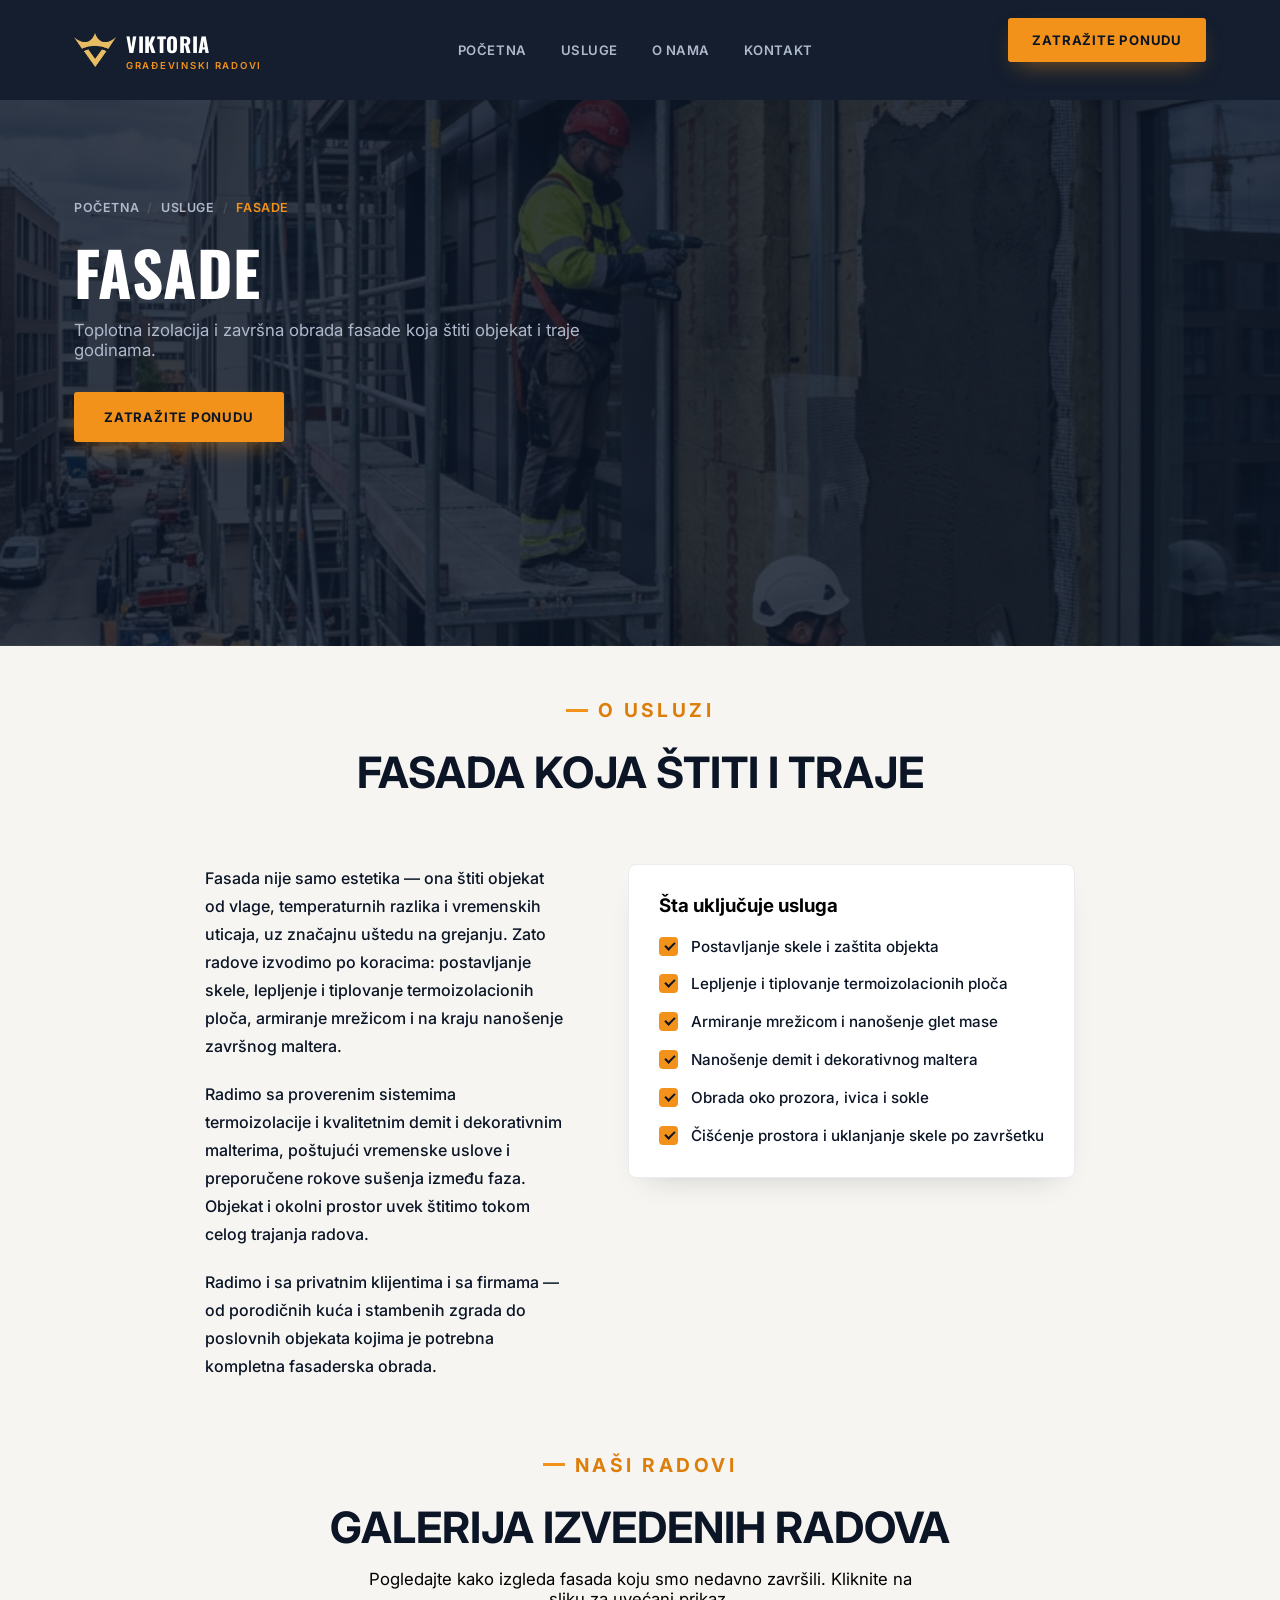
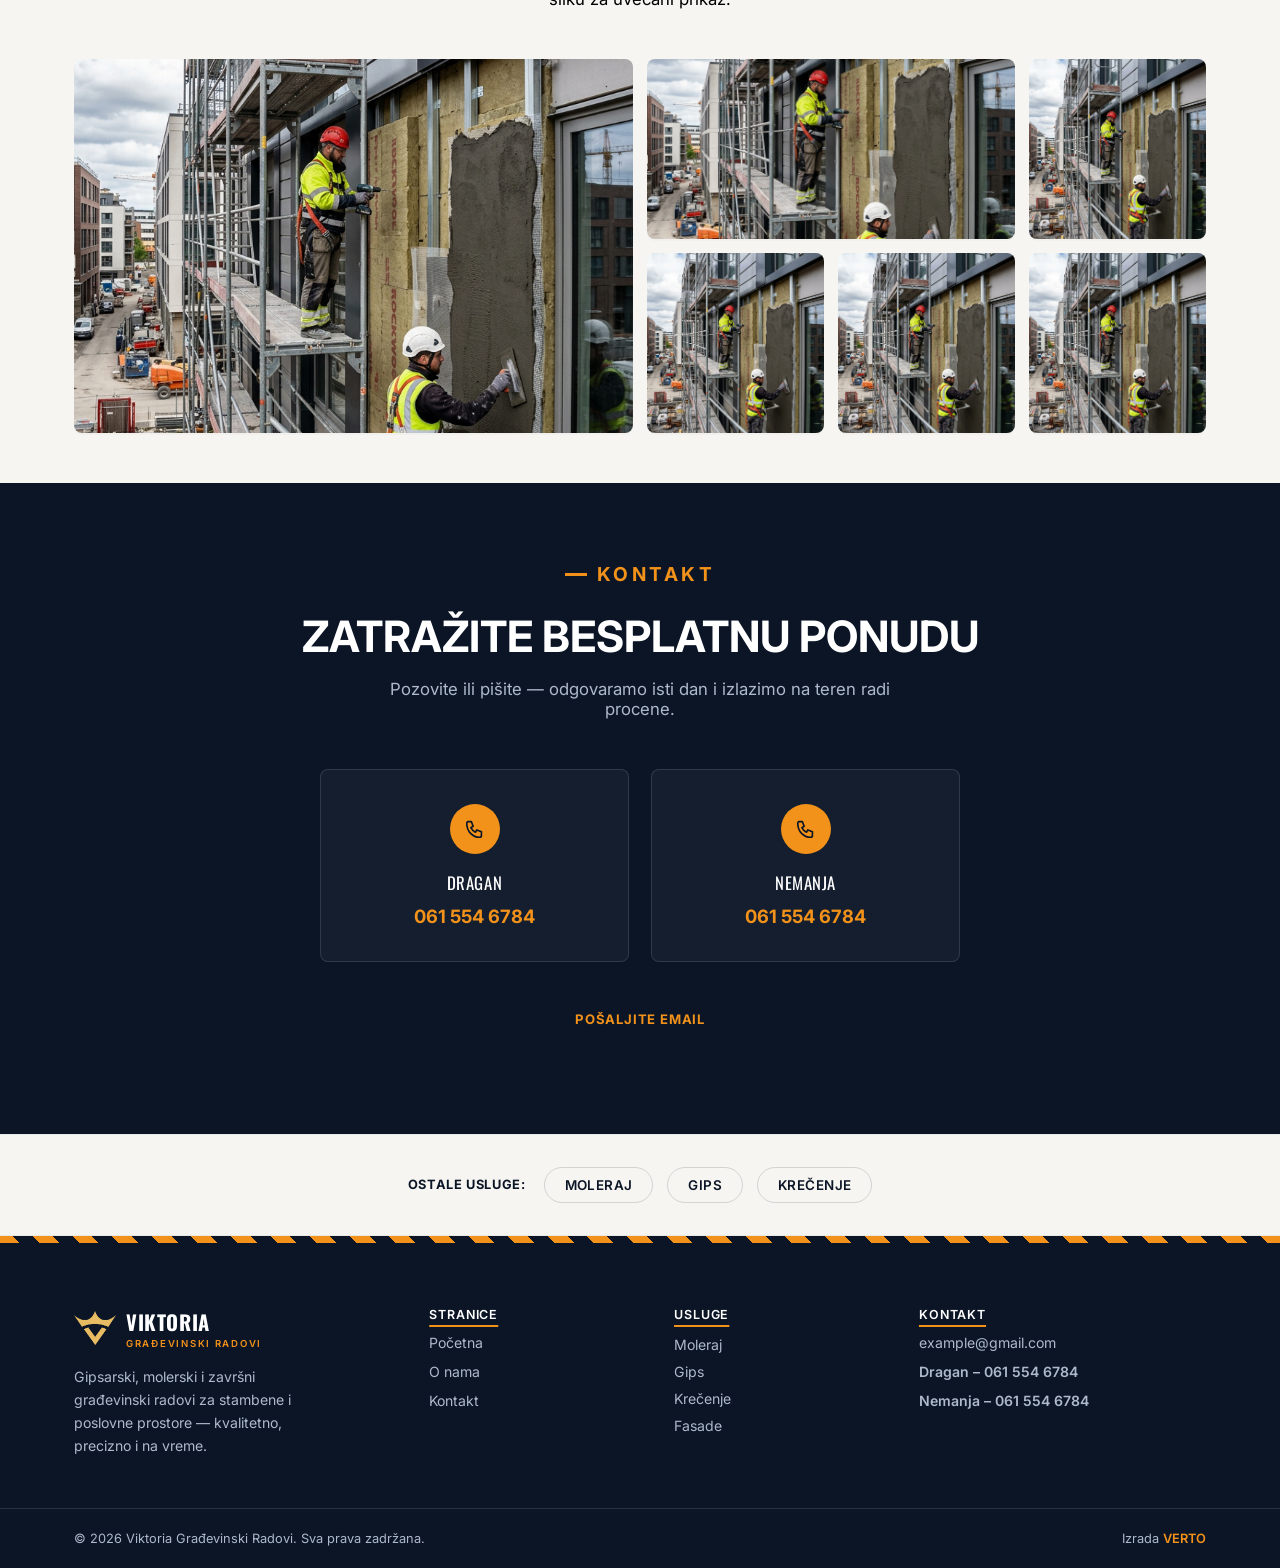
==== fasade/index.html @ b54d5346 "Add files via upload" ====
<!DOCTYPE html>
<html lang="sr">
<head>
<meta charset="UTF-8">
<meta name="viewport" content="width=device-width, initial-scale=1.0">
<title>Fasade | Viktoria Građevinski Radovi</title>
<meta name="description" content="Fasaderski radovi i termoizolacija — demit fasade, dekorativni malteri i kvalitetna zaštita objekta.">
<link href="https://fonts.googleapis.com/css2?family=Oswald:wght@500;600;700&family=Inter:wght@400;500;600;700&display=swap" rel="stylesheet">
<link rel="stylesheet" href="../style.css">
<link href="https://unpkg.com/aos@2.3.1/dist/aos.css" rel="stylesheet">
</head>
<body>

<header class="site-header" id="siteHeader">
  <div class="container header-inner">
      <a href="../index.html" class="logo">
        <img src="../images/logo.svg" alt="Viktoria logo" class="logo-icon">
        <span>VIKTORIA<small>GRAĐEVINSKI RADOVI</small></span>
      </a>

    <nav class="nav-links" aria-label="Primary">
      <a href="../index.html">POČETNA</a>
      <a href="../index.html#usluge">USLUGE</a>
      <a href="../index.html#o-nama">O NAMA</a>
      <a href="#kontakt">KONTAKT</a>
    </nav>

    <div class="header-cta">
      <a href="#kontakt" class="btn btn-primary">ZATRAŽITE PONUDU</a>
    </div>

    <button class="nav-toggle" id="navToggle" aria-label="Open menu" aria-expanded="false" aria-controls="mobilePanel">
      <span class="bar bar-top"></span>
      <span class="bar bar-mid"></span>
      <span class="bar bar-bottom"></span>
    </button>
  </div>
</header>

<div class="scrim" id="scrim"></div>
<div class="mobile-panel" id="mobilePanel">
  <button class="mobile-panel-close" id="mobilePanelClose" aria-label="Close menu"></button>
  <nav class="nav-mobile" aria-label="Mobile">
    <a href="../index.html">POČETNA</a>
    <a href="../index.html#usluge">USLUGE</a>
    <a href="../index.html#o-nama">O NAMA</a>
    <a href="#kontakt">KONTAKT</a>
  </nav>
  <a href="#kontakt" class="btn btn-primary btn-block mobile-panel-cta">ZATRAŽITE PONUDU</a>
</div>


<!-- ================= PAGE HERO ================= -->
<section class="page-hero" style="background-image:linear-gradient(rgba(11,21,38,.82),rgba(11,21,38,.82)), url(../images/fasade.jpg);">
  <div class="container">
    <nav class="breadcrumb" aria-label="Breadcrumb" data-aos="fade-up" data-aos-duration="1000">
      <a href="../index.html">Početna</a>
      <span class="breadcrumb-sep">/</span>
      <a href="../index.html#usluge">Usluge</a>
      <span class="breadcrumb-sep">/</span>
      <span aria-current="page">Fasade</span>
    </nav>
    <h1 data-aos="fade-up" data-aos-duration="1200" data-aos-delay="150">FASADE</h1>
    <p class="page-hero-tagline" data-aos="fade-up" data-aos-duration="1200" data-aos-delay="300">Toplotna izolacija i završna obrada fasade koja štiti objekat i traje godinama.</p>
    <a href="#kontakt" class="btn btn-primary" data-aos="fade-up" data-aos-duration="1200" data-aos-delay="450">Zatražite ponudu</a>
  </div>
</section>

<!-- ========================================== -->
<!-- ================= O USLUZI ================= -->
<!-- ========================================== -->
<section class="o-usluzi" id="o-usluzi">
  <div class="o-usluzi-div">
    <div class="workforce-head text-center">
      <p class="eyebrow center" data-aos="fade-down" data-aos-duration="1000">O usluzi</p>
      <h2 class="section-title" data-aos="fade-right" data-aos-duration="2000">FASADA KOJA ŠTITI I TRAJE</h2>
    </div>
    <div class="o-usluzi-div2">
      <div class="o-usluzi-tekst" data-aos="fade-right" data-aos-duration="2000" data-aos-delay="300">
        <p>Fasada nije samo estetika — ona štiti objekat od vlage, temperaturnih razlika i vremenskih uticaja, uz značajnu uštedu na grejanju. Zato radove izvodimo po koracima: postavljanje skele, lepljenje i tiplovanje termoizolacionih ploča, armiranje mrežicom i na kraju nanošenje završnog maltera.</p>
        <p>Radimo sa proverenim sistemima termoizolacije i kvalitetnim demit i dekorativnim malterima, poštujući vremenske uslove i preporučene rokove sušenja između faza. Objekat i okolni prostor uvek štitimo tokom celog trajanja radova.</p>
        <p>Radimo i sa privatnim klijentima i sa firmama — od porodičnih kuća i stambenih zgrada do poslovnih objekata kojima je potrebna kompletna fasaderska obrada.</p>
      </div>
      <div class="o-usluzi-desno" data-aos="fade-left" data-aos-duration="2000" data-aos-delay="300">
        <h3>Šta uključuje usluga</h3>
        <ul class="service-checklist">
          <li>Postavljanje skele i zaštita objekta</li>
          <li>Lepljenje i tiplovanje termoizolacionih ploča</li>
          <li>Armiranje mrežicom i nanošenje glet mase</li>
          <li>Nanošenje demit i dekorativnog maltera</li>
          <li>Obrada oko prozora, ivica i sokle</li>
          <li>Čišćenje prostora i uklanjanje skele po završetku</li>
        </ul>
      </div>
    </div>
  </div>
</section>


<!-- ========================================== -->
<!-- ================= GALERIJA ================= -->
<!-- ========================================== -->
<section class="gallery" id="galerija">
  <div class="container">
    <div class="workforce-head text-center">
      <p class="eyebrow center" data-aos="fade-down" data-aos-duration="1000">Naši radovi</p>
      <h2 class="section-title" data-aos="fade-right" data-aos-duration="2000">GALERIJA IZVEDENIH RADOVA</h2>
      <p class="section-sub text-center" data-aos="fade-right" data-aos-duration="2000">Pogledajte kako izgleda fasada koju smo nedavno završili. Kliknite na sliku za uvećani prikaz.</p>
    </div>

    <!-- PLACEHOLDER GALERIJA — zamenite src/alt na svakoj .gallery-item slici
         stvarnim fotografijama završenih poslova pre nego što sajt objavite. -->
    <div class="gallery-grid" data-aos="fade-up" data-aos-duration="1000">
      <div class="gallery-item">
        <img src="../images/fasade.jpg" alt="Fasada — izveden posao 1">
      </div>
      <div class="gallery-item">
        <img src="../images/fasade.jpg" alt="Fasada — izveden posao 2">
      </div>
      <div class="gallery-item">
        <img src="../images/fasade.jpg" alt="Fasada — izveden posao 3">
      </div>
      <div class="gallery-item">
        <img src="../images/fasade.jpg" alt="Fasada — izveden posao 4">
      </div>
      <div class="gallery-item">
        <img src="../images/fasade.jpg" alt="Fasada — izveden posao 5">
      </div>
      <div class="gallery-item">
        <img src="../images/fasade.jpg" alt="Fasada — izveden posao 6">
      </div>
    </div>
  </div>

  <!-- Lightbox (podaci se popunjavaju iz gallery.js) -->
  <div class="lightbox" id="lightbox">
    <button class="lightbox-close" id="lightboxClose" aria-label="Zatvori">✕</button>
    <button class="lightbox-nav lightbox-prev" id="lightboxPrev" aria-label="Prethodna slika">
      <svg viewBox="0 0 24 24" fill="none" xmlns="http://www.w3.org/2000/svg" aria-hidden="true">
        <path d="M15 6L9 12L15 18" stroke="currentColor" stroke-width="2" stroke-linecap="round" stroke-linejoin="round"/>
      </svg>
    </button>
    <img class="lightbox-img" id="lightboxImg" src="" alt="">
    <button class="lightbox-nav lightbox-next" id="lightboxNext" aria-label="Sledeća slika">
      <svg viewBox="0 0 24 24" fill="none" xmlns="http://www.w3.org/2000/svg" aria-hidden="true">
        <path d="M9 6L15 12L9 18" stroke="currentColor" stroke-width="2" stroke-linecap="round" stroke-linejoin="round"/>
      </svg>
    </button>
  </div>
</section>


<!-- ============================================= -->
<!-- =================== KONTAKT ================= -->
<!-- ============================================= -->
<section class="service-contact" id="kontakt">
  <div class="container">
    <div class="workforce-head text-center">
      <p class="eyebrow center" data-aos="fade-down" data-aos-duration="1000">Kontakt</p>
      <h2 class="section-title" data-aos="fade-right" data-aos-duration="2000">Zatražite besplatnu ponudu</h2>
      <p class="section-sub text-center" data-aos="fade-right" data-aos-duration="2000">Pozovite ili pišite — odgovaramo isti dan i izlazimo na teren radi procene.</p>
    </div>

    <div class="contact-grid">
      <div class="contact-card" data-aos="fade-up" data-aos-duration="1500" data-aos-delay="100">
        <div class="card-corner" aria-hidden="true"></div>
        <span class="contact-icon" aria-hidden="true">
          <svg width="22" height="22" viewBox="0 0 24 24" fill="none" xmlns="http://www.w3.org/2000/svg">
            <path d="M4 4h4l2 5-2.5 1.5a11 11 0 0 0 5 5L14 13l5 2v4a2 2 0 0 1-2 2C9.4 21 3 14.6 3 6a2 2 0 0 1 1-2Z" stroke="currentColor" stroke-width="1.8" stroke-linecap="round" stroke-linejoin="round"/>
          </svg>
        </span>
        <span class="contact-name">Dragan</span>
        <a href="tel:+381615546784" class="contact-phone">061 554 6784</a>
      </div>

      <div class="contact-card" data-aos="fade-up" data-aos-duration="1500" data-aos-delay="250">
        <div class="card-corner" aria-hidden="true"></div>
        <span class="contact-icon" aria-hidden="true">
          <svg width="22" height="22" viewBox="0 0 24 24" fill="none" xmlns="http://www.w3.org/2000/svg">
            <path d="M4 4h4l2 5-2.5 1.5a11 11 0 0 0 5 5L14 13l5 2v4a2 2 0 0 1-2 2C9.4 21 3 14.6 3 6a2 2 0 0 1 1-2Z" stroke="currentColor" stroke-width="1.8" stroke-linecap="round" stroke-linejoin="round"/>
          </svg>
        </span>
        <span class="contact-name">Nemanja</span>
        <a href="tel:+381615546784" class="contact-phone">061 554 6784</a>
      </div>
    </div>

    <div class="contact-email-row" data-aos="fade-up" data-aos-duration="1500" data-aos-delay="400">
      <a href="mailto:example@gmail.com" class="btn btn-dark">Pošaljite email</a>
    </div>
  </div>
</section>



<!-- ================================================= -->
<!-- ================= OSTALE USLUGE ================= -->
 <!-- ================================================ -->
<section class="related-services">
  <div class="container related-services-inner">
    <span class="related-label">Ostale usluge:</span>
    <a href="../moleraj/index.html">Moleraj</a>
    <a href="../gips/index.html">Gips</a>
    <a href="../krecenje/index.html">Krečenje</a>
  </div>
</section>




<!-- ========================================== -->
<!-- ================= FOOTER ================= -->
<!-- ========================================== -->

<div class="hazard-strip" aria-hidden="true"></div>
<footer class="footer">
  <div class="footer-div">
    <div class="footer-brand">
      <a href="../index.html" class="logo">
        <img src="../images/logo.svg" alt="Viktoria logo" class="logo-icon">
        <span>VIKTORIA<small>GRAĐEVINSKI RADOVI</small></span>
      </a>
      <p class="footer-tagline">Gipsarski, molerski i završni građevinski radovi za stambene i poslovne prostore — kvalitetno, precizno i na vreme.</p>
    </div>

    <div class="footer-usluge">
      <span class="footer-naslovi">Stranice</span>
      <a href="../index.html">Početna</a>
      <a href="../index.html#o-nama">O nama</a>
      <a href="#kontakt">Kontakt</a>
    </div>

    <div class="footer-usluge-a">
      <a href="../index.html#usluge" class="footer-naslovi">Usluge</a>
      <div class="footer-a">
        <a href="../moleraj/index.html">Moleraj</a>
        <a href="../gips/index.html">Gips</a>
        <a href="../krecenje/index.html">Krečenje</a>
        <a href="../fasade/index.html">Fasade</a>
      </div>
    </div>

    <div class="footer-kontakt">
      <span class="footer-naslovi span-kontakt">Kontakt</span>
      <a href="mailto:example@gmail.com" class="footer-email">example@gmail.com</a>
      <a href="tel:+381615546784" class="footer-brojevi">Dragan – 061 554 6784</a>
      <a href="tel:+381615546784" class="footer-brojevi">Nemanja – 061 554 6784</a>
    </div>

  </div>

  <div class="footer-bottom">
    <div class="footer-bottom-inner">
      <p class="footer-copyright">© <span id="footerYear">2026</span> Viktoria Građevinski Radovi. Sva prava zadržana.</p>
      <p class="footer-credit">Izrada <a href="https://instagram.com/username_ovde" target="_blank" rel="noopener noreferrer">VERTO</a></p>
    </div>
  </div>
</footer>

<script src="https://unpkg.com/aos@2.3.1/dist/aos.js"></script>

<script>
    AOS.init({
        duration: 800,
        offset: window.innerWidth <= 768 ? -50 : 50,
        once: true

    });
</script>
<script src="../dropdown.js"></script>
<script src="../gallery.js"></script>

</body>
</html>
---- style.css ----
:root{
    --navy-950:#0B1526;
    --navy-700:#28406A;
    --orange-500:#F2921A;
    --orange-600:#DD7E0A;
    --steel-300:#AEB9CC;
    --line-dark:rgba(255,255,255,.12);
    --ff-display:'Oswald', sans-serif;
    --ff-body:'Inter', sans-serif;
    --ease:cubic-bezier(.4,0,.2,1);
  }
  *{box-sizing:border-box;}
  body{
    margin:0;
    font-family:var(--ff-body);
    background:#F6F5F1;
  }
  a{color:inherit;text-decoration:none;}

  .container{width:100%;max-width:1180px;margin:0 auto;padding:0 24px;}

  :focus-visible{outline:3px solid var(--orange-500);outline-offset:2px;}

  .btn{
    display:inline-flex;align-items:center;justify-content:center;gap:8px;
    font-weight:700;font-size:.82rem;letter-spacing:.06em;text-transform:uppercase;
    padding:15px 28px;border-radius:3px;border:2px solid transparent;cursor:pointer;
    transition:transform .18s var(--ease), background-color .18s var(--ease), color .18s var(--ease);
  }
  .btn:hover{transform:translateY(-2px);}
  .btn-primary{background:var(--orange-500);color:var(--navy-950);}
  .btn-primary:hover{background:var(--orange-600);}
  .btn-block{width:100%;}

  /* ---------- Header ---------- */
  .site-header{
    position:sticky;top:0;z-index:100;
    background:rgba(11,21,38,.96);   /* static navy blue, no longer transparent */
    transition:box-shadow .25s var(--ease), padding .25s var(--ease);
    padding:18px 0;
  }
  .site-header.is-scrolled{
    backdrop-filter:blur(6px);
    box-shadow:0 6px 24px -10px rgba(0,0,0,.4);
    padding:12px 0;
  }
  .header-inner{display:flex;align-items:center;justify-content:space-between;gap:20px;}
  .logo{display:flex;align-items:center;gap:10px;font-family:var(--ff-display);font-size:1.28rem;font-weight:700;color:var(--white,#fff);letter-spacing:.03em;}
  .logo small{display:block;font-family:var(--ff-body);font-size:.6rem;font-weight:600;letter-spacing:.18em;color:var(--orange-500);margin-top:1px;}

  .nav-links{display:flex;align-items:center;gap:34px;}
  .nav-links a{
    font-size:.82rem;font-weight:600;letter-spacing:.04em;text-transform:uppercase;
    color:var(--steel-300);transition:color .18s var(--ease);position:relative;padding:4px 0;
  }
  .nav-links a:hover{color:#fff;}
  .nav-links a::after{
    content:"";position:absolute;left:0;bottom:-4px;width:0;height:2px;background:var(--orange-500);
    transition:width .2s var(--ease);
  }
  .nav-links a:hover::after{width:100%;}

  .header-cta{display:flex;align-items:center;gap:18px;}
  .header-cta .btn{padding:12px 22px;}

  .nav-toggle{
    display:none;width:42px;height:42px;background:transparent;
    border:2px solid var(--line-dark);border-radius:3px;cursor:pointer;
    position:relative;flex:none;padding:0;
    flex-direction:column;align-items:center;justify-content:center;gap:7px;
  }
  .nav-toggle .bar{
    width:22px;height:2px;background:#fff;
    transition:transform .2s var(--ease), opacity .2s var(--ease);
  }
  .nav-toggle[aria-expanded="true"] .bar-mid{opacity:0;}
  .nav-toggle[aria-expanded="true"] .bar-top{transform:translateY(9px) rotate(45deg);}
  .nav-toggle[aria-expanded="true"] .bar-bottom{transform:translateY(-9px) rotate(-45deg);}

  /* ---------- Mobile drawer ---------- */
  @media (max-width: 1020px){
    .nav-links, .header-cta{display:none;}
    .nav-toggle{display:flex;}
    .site-header{background:rgba(11,21,38,.97);padding:14px 0;}
  }
  .mobile-panel{
    position: fixed;
    top: 0;
    right: 0;
    width: min(320px, 84vw);
    height: 100vh;
    background: var(--navy-950);
    box-shadow: none;
    transform: translateX(100%);
    transition: transform .3s var(--ease), box-shadow .3s var(--ease);
    z-index: 200;
    padding: 26px 26px 40px;
    overflow-y: auto;
    display: flex;
    flex-direction: column;
  }
  .mobile-panel.is-open{
    transform:translateX(0);
    box-shadow:-14px 0 40px rgba(0,0,0,.4);
  }

  /* Close (X) button — pinned to the right edge of the drawer */
  .mobile-panel-close{
    width: 45px;
    height: 45px;
    border: 2px solid var(--line-dark);
    border-radius: 3px;
    background: transparent;
    color: #fff;
    position: relative;
    cursor: pointer;
    flex: none;
    align-self: flex-end;      /* <-- pushes the button to the right within the drawer */
    margin-bottom: 10px;
  }
  .mobile-panel-close::before,.mobile-panel-close::after{
    content:"";position:absolute;top:50%;left:50%;
    width:16px;height:2px;background:#fff;
  }
  .mobile-panel-close::before{transform:translate(-50%,-50%) rotate(45deg);}
  .mobile-panel-close::after{transform:translate(-50%,-50%) rotate(-45deg);}

  /* Nav links fill the remaining space and are vertically centered within it;
     the CTA button (a normal flex item after it) naturally lands just below,
     near the bottom of the drawer — no more fixed 100px offsets pushing things too far. */
  .mobile-panel nav.nav-mobile{
    display:flex;
    flex-direction:column;
    justify-content:center;
    gap:4px;
    flex:1 1 auto;
    min-height:0;
    margin:0;
  }
  .mobile-panel nav a{
    color:#fff;font-family:var(--ff-display);font-size:1.5rem;text-transform:uppercase;
    padding:14px 4px;border-bottom:1px solid var(--line-dark);
  }
  .mobile-panel-cta{
    flex: none;
    margin-top: 16px;
  }

  .scrim{
    position:fixed;inset:0;background:rgba(0,0,0,.5);
    opacity:0;pointer-events:none;transition:opacity .3s var(--ease);z-index:150;
  }
  .scrim.is-open{opacity:1;pointer-events:auto;}

  @media (prefers-reduced-motion: reduce){
    *{animation:none !important;transition:none !important;}
  }



/*************************/
/*****--- O NAMA ---******/
/*************************/
.o-nama{
  display: flex;
  align-items: center;
  justify-content: center;
}
.o-nama-div{
  margin-top: 60px;
  width: 70%;
  margin-bottom: 50px;
}
.o-nama-tekst{
  max-width: 600px;
  width: 100%;
  height: auto;
  padding: 10px;
}
.o-nama-tekst h1{
  color:var(--navy-950);
}
.o-nama-tekst p{
  color:var(--navy-950);
  font-weight: 500;
}
.o-nama-tekst-slika-div{
  display: flex;
  gap: 4rem;
  align-items: center;
  justify-content: center;
}
.o-nama-slika{
  max-width: 500px
}
.o-nama-slika img{
  border-radius: 50px;
  width: 100%;
  height: auto;
}
.o-nama-tekst-slika-div {
    display: flex;
    align-items: center;
    gap: 4rem;
}

.o-nama-tekst,
.o-nama-slika {
    flex: 1;
    min-width: 0;
}

.o-nama-slika img {
    width: 100%;
    height: auto;
    display: block;
    border-radius: 10px;
}

@media (max-width: 1020px){
  .o-nama-tekst-slika-div{
    flex-direction: column;
  }
  .o-nama-div{
    width: 90%;
  }
  .o-nama{
    padding-bottom: 50px;
  }
  .o-nama-tekst h1{
    font-size: 1.5rem;
    margin-bottom: 50px;
  }
}


/*************************/
/*****--- STATISTIKA ---******/
/*************************/
.stats{
  background: 
  linear-gradient(rgba(0, 0, 0, 0.65), 
  rgba(0, 0, 0, 0.65)),
  url(images/statistika.png);

  background-size: cover;
  background-position: right center;
  background-repeat: no-repeat;
  padding: 56px 0;
  margin-top: 50px;
}
.stats-grid{
  display: grid;
  grid-template-columns: repeat(4, 1fr);
  
}
.stat-item{
  display: flex;
  flex-direction: column;
  align-items: center;
  justify-content: center;
  gap: 6px;
  padding: 0 20px;
  text-align: center;
  border-left: 1px solid var(--line-dark);
}
.stat-item:first-child{
  border-left: none;
}
.stat-number{
  font-family: var(--ff-display);
  font-size: clamp(2.1rem, 1.5rem + 2vw, 3rem);
  font-weight: 700;
  color: var(--orange-500);
  line-height: 1;
}
.stat-plus{
  font-size: .6em;
  color: var(--orange-500);
}
.stat-label{
  font-family: var(--ff-body);
  font-size: .8rem;
  font-weight: 600;
  letter-spacing: .06em;
  text-transform: uppercase;
  color: var(--steel-300);
}

@media (max-width: 720px){
  .stats{
    padding: 44px 0;
  }
  .stats-grid{
    grid-template-columns: repeat(2, 1fr);
    row-gap: 36px;
  }
  .stat-item{
    border-left: none;
  }
}





/*************************/
/*******  HERO PAGE  *****/
/*************************/
.hero-div{
    background-color: var(--white);
    background-image: 
        linear-gradient(
            to right,
            rgba(0, 0, 0, .90) 0%,
            rgba(0, 0, 0, 0.75) 65%,
            rgba(0, 0, 0, 0.5) 75%,
            rgba(0, 0, 0, 0) 100%
        ),
        url("images/hero-pozadina-op80.png");
    background-size: cover;
    background-position: right center;
    background-repeat: no-repeat;
    display: flex;
    justify-content: center;
    align-items: center;
    height: calc(100vh - 75px);
    overflow: hidden;
}
.zarez{
  color: var(--orange-500);
}
.hero-cdiv{
    display: flex;
    width: 70%;
    height: 90vh;

    justify-content: center;
    align-items: center;
    gap: 5rem;
}
.hero-c1{
    display: flex;
    padding: 30px;
    flex-direction: column;
    width: 70%;
    height: 80%;
    color: white;
}
.hero-c1 h1{
  font-size: 5rem;
  margin-bottom: 30px;
}
.hero-c2{
    display: flex;
    height: 200px;
    width: 50%;
}
.hero-div-btns{
  text-transform: uppercase;
  gap: 2rem;
  display: flex;
  font-weight: 500;
  padding-block: 20px;
  margin-top: 1rem;
  white-space: nowrap;

}

.hero-btn{
  font-size: 1.3rem;
  padding-inline: 25px;
  padding-block: 15px;
  background-color: var(--navy-950);
  border-radius: 5px;
  transition: transform 0.4s ease, box-shadow 0.4s ease;
}
.hero-btn:hover{
  color: var(--orange-500);
  transform: translateY(-5px);
  box-shadow: 0 15px 30px rgba(0,0,0,0.22);
  border: 2px solid var(--navy-950);
  padding-inline: 23px;
  padding-block: 13px;
}


.hero-btn2{
  font-size: 1.3rem;
  padding-inline: 23px;
  padding-block: 13px;
  color: var(--orange-500);
  border: 2px solid var(--orange-500);
  border-radius: 5px;
  transition: transform 0.4s ease, box-shadow 0.4s ease;
}
.hero-btn2:hover{
  background-color: var(--orange-500);
  color: var(--navy-950);
  border: 2px solid var(--navy-950);

  transform: translateY(-5px);
  box-shadow: 0 15px 30px rgba(0,0,0,0.22);
}

@media (max-width: 1020px){
    .hero-div{
      height: auto;
      min-height: calc(100svh - 70px);
      overflow: visible;
      padding-block: 50px 40px;
    }
    .hero-cdiv{
        flex-direction: column;
        width: 95%;
        height: auto;
        margin-bottom: 0;
        gap: 2rem;
    }
    .hero-c1{
      width: 100%;
      height: auto;
      padding: 10px;
    }
    .hero-c1 h1{
      font-size: 3rem;
    }
    .hero-div-btns{
      flex-direction: column;
      text-align: center;
      align-items: center;
      justify-content: center;
      gap: 1rem;
      padding-block: 10px;
      margin-top: .5rem;
    }
    .hero-btn{
      width: 100%;
      max-width: 300px;
    }
    .hero-btn2{
      width: 100%;
      max-width: 300px;
    }
    .hero-c2{
      display: none;
    }
    .footer-a{
      font-size: 1.2rem;
    }
    .footer-naslovi{
      font-size: 1.5rem;
    }
    .logo2 span{
      font-size: 2rem;
    }
}

@media (max-width: 480px){
    .hero-div{
      padding-block: 40px 30px;
    }
    .hero-c1 h1{
      font-size: 2.3rem;
      margin-bottom: 18px;
    }
    .hero-c1 p{
      font-size: .95rem;
    }
    .hero-div-btns{
      gap: .85rem;
      padding-block: 6px;
    }
    .hero-btn, .hero-btn2{
      font-size: 1.05rem;
      padding-block: 14px;
      width: 100%;
    }
}

/***********************************/
/*****--- UTISCI KLIJENATA ---******/
/***********************************/
.testimonials{
  padding: 70px 0 100px;
  background: var(--white);
}
.testimonial-grid{
  display: grid;
  grid-template-columns: repeat(3, 1fr);
  gap: 22px;
}
.testimonial-card{
  background: #f8fafc;
  border: 1px solid rgba(11,21,38,.08);
  border-radius: 6px;
  padding: 32px 28px 26px;
  position: relative;
  overflow: hidden;
  box-shadow: 0 14px 30px -14px rgba(11,21,38,.2);
  transition: transform .22s var(--ease), box-shadow .22s var(--ease);
}
.testimonial-card:hover{
  transform: translateY(-6px);
  box-shadow: 0 22px 40px -18px rgba(11,21,38,.3);
}
.testimonial-card .card-corner{
  width: 44px;
  height: 44px;
}
.testimonial-card:hover .card-corner{
  opacity: 1;
}
.testimonial-stars{
  color: var(--orange-500);
  font-size: 1.05rem;
  letter-spacing: 3px;
  margin-bottom: 16px;
}
.testimonial-text{
  color: var(--navy-950);
  font-size: .96rem;
  line-height: 1.65;
  margin-bottom: 24px;
}
.testimonial-author{
  display: flex;
  flex-direction: column;
  gap: 3px;
  padding-top: 16px;
  border-top: 1px solid rgba(11,21,38,.1);
}
.testimonial-name{
  font-family: var(--ff-display);
  font-size: .98rem;
  font-weight: 600;
  letter-spacing: .02em;
  text-transform: uppercase;
  color: var(--navy-950);
}
.testimonial-role{
  font-size: .8rem;
  font-weight: 600;
  color: var(--orange-600);
}

@media (max-width: 1020px){
  .testimonial-grid{
    grid-template-columns: repeat(2, 1fr);
  }
}

@media (max-width: 720px){
  .testimonials{
    padding: 50px 0 70px;
  }
}

@media (max-width: 520px){
  .testimonial-grid{
    grid-template-columns: 1fr;
    max-width: 360px;
    margin: 0 auto;
    gap: 1.5rem;
  }
  .testimonial-card{
    padding: 26px 22px 22px;
  }
}










/*  --- FOOTER ---*/

.footer{
  background-color: var(--navy-950);
  padding-top: 64px;
}
.footer-div{
  max-width: 1180px;
  margin: 0 auto;
  padding: 0 24px 50px;
  display: grid;
  grid-template-columns: 1.5fr 1fr 1fr 1.3fr;
  gap: 40px 24px;
}
.footer-brand{
  display: flex;
  flex-direction: column;
  gap: 16px;
}
.footer-tagline{
  color: var(--steel-300);
  font-size: .88rem;
  line-height: 1.65;
  max-width: 260px;
  margin: 0;
}
.footer-usluge,
.footer-usluge-a,
.footer-kontakt{
  display: flex;
  flex-direction: column;
  gap: 12px;
}
.footer-a{
  display: flex;
  flex-direction: column;
  gap: 10px;
  margin-top: 2px;
}
.footer-usluge a,
.footer-a a,
.footer-kontakt a{
  color: var(--steel-300);
  font-size: .88rem;
  width: fit-content;
  transition: color .18s var(--ease), transform .18s var(--ease);
}
.footer-usluge a:hover,
.footer-a a:hover,
.footer-kontakt a:hover{
  color: #fff;
  transform: translateX(6px);
}
.footer-naslovi{
  display: inline-block;
  width: fit-content;
  color: #fff;
  font-weight: 600;
  font-size: .78rem;
  letter-spacing: .07em;
  text-transform: uppercase;
  text-decoration: underline;
  text-decoration-color: var(--orange-500);
  text-decoration-thickness: 2px;
  text-underline-offset: 6px;
  transition: color .18s var(--ease);
}
a.footer-naslovi:hover{
  color: var(--orange-500);
}
.span-logo{
    display:inline-flex;
    align-items:center;
    gap:10px;
    font-family:var(--ff-display);
    font-size:1.28rem;
    font-weight:700;
    color:var(--white,#fff);
    letter-spacing:.03em;
}
.small-logo{
    display:block;
    font-family:var(--ff-body);
    font-size:.6rem;
    font-weight:600;
    letter-spacing:.18em;
    color:var(--orange-500);
    margin-top:1px;
}
.footer-email{
  font-size: .88rem;
}
.footer-brojevi{
  font-size: .88rem;
  font-weight: 600;
  color: #fff;
}

/* ---------- Footer bottom bar: copyright + credit ---------- */
.footer-bottom{
  border-top: 1px solid var(--line-dark);
}
.footer-bottom-inner{
  max-width: 1180px;
  margin: 0 auto;
  padding: 22px 24px;
  display: flex;
  align-items: center;
  justify-content: space-between;
  flex-wrap: wrap;
  gap: 10px 20px;
}
.footer-copyright,
.footer-credit{
  margin: 0;
  color: var(--steel-300);
  font-size: .8rem;
}
.footer-credit a{
  color: var(--orange-500);
  font-weight: 600;
  transition: color .18s var(--ease);
}
.footer-credit a:hover{
  color: #fff;
}

  /* ---------- Hazard traka (dekorativni element) ---------- */
  .hazard-strip{
    height:7px;
    width:100%;
    background:repeating-linear-gradient(
      45deg,
      var(--orange-500) 0 14px,
      var(--navy-950) 14px 28px
    );
  }

@media (max-width: 1020px){
  .footer-div{
    grid-template-columns: repeat(2, 1fr);
    gap: 36px 24px;
    padding-bottom: 44px;
    margin-left: 10px;
  }
  .footer-brand{
    grid-column: 1 / -1;
  }
  .footer-tagline{
    max-width: 420px;
  }
  .footer-credit{
    margin-top: 10px;
  }
  .footer-naslovi{
    font-size: 1.25rem;
  }
  .footer-a a{
    font-size: 1.05rem;
  }
  .footer-usluge a{
    font-size: 1.05rem;
  }
  .footer-kontakt a{
    font-size: 1.05rem;
  }
}

@media (max-width: 640px){
  .footer-div{
    grid-template-columns: 1fr;
  }
  .footer-bottom-inner{
    flex-direction: column;
    text-align: center;
    gap: 8px;
    padding: 20px 24px;
  }

} /* ---------- Dugmad ---------- */
  .btn{
    display:inline-flex;
    align-items:center;
    justify-content:center;
    gap: 8px;
    font-family:var(--ff-body);
    font-weight:700;
    font-size:.82rem;
    letter-spacing:.06em;
    text-transform:uppercase;
    padding: 15px 28px;
    border-radius: 3px;
    border: 2px solid transparent;
    cursor:pointer;
    transition: transform .18s var(--ease), background-color .18s var(--ease), color .18s var(--ease), border-color .18s var(--ease), box-shadow .18s var(--ease);
    white-space:nowrap;
  }

  .btn:hover{transform:translateY(-2px);}
  .btn-primary{
    background:var(--orange-500);
    color:var(--navy-950);
    box-shadow:0 10px 24px -10px rgba(242,146,26,.55);
    margin-bottom: 10%;
  }
  .btn-primary:hover{background:var(--orange-600);}
  .btn-dark{
    background:var(--navy-950);
    color:var(--orange-500);
  }
  .btn-dark:hover{background:var(--orange-500);color:var(--navy-950);border-color:var(--orange-500);}
  .btn-block{width:100%;
  font-size: 1rem;}

  /* ---------- Eyebrow / naslovi sekcija ---------- */
  .eyebrow{
    display:inline-flex;
    align-items:center;
    gap: 10px;
    font-size: 1.2rem;
    font-weight: 700;
    letter-spacing: .18em;
    text-transform: uppercase;
    color:var(--orange-600);
    margin: 0 0 14px;
  }
  .eyebrow::before{
    content:"";
    width: 22px; 
    height: 3px;
    background:var(--orange-500);
  }
  .center{
    justify-content:center;
    text-align:center;
  }
  .section-title{
    font-size: clamp(1.8rem, 1.2rem + 2.4vw, 2.7rem);
    color:var(--navy-950);
    text-transform: uppercase;
    margin-bottom: 16px;
    margin-top: 10px;
  }
  .section-sub{
    color: var(--ink-600);
    font-size: 1.05rem;
    max-width: 560px;
  }
  .text-center{
    text-align:center;
    margin-left:auto;
    margin-right:auto;
  }

  /* ---------- Corner akcenat (koristi ga i workforce kartica) ---------- */
  .card-corner{
    position: absolute;
    top: 0;
    left: 0;
    width: 56px; 
    height: 56px;
    background: repeating-linear-gradient(45deg, var(--orange-500) 0 7px, var(--navy-950) 7px 14px);
    clip-path: polygon(0 0, 100% 0, 0 100%);
    opacity: 0;
    transition: opacity .22s var(--ease);
  }

  /* ---------- Usluge / Workforce ---------- */
  .workforce{
    padding: 100px 0 50px;
    background: var(--white);
  }
  .workforce-head{margin-bottom:50px;}
  .trade-grid{
    display: grid;
    grid-template-columns: repeat(4, 1fr);
    gap: 22px;
  }
  .trade-card{
    background: #f8fafc;
    border: 1px solid var(--line-light);
    border-radius: 6px;
    max-width: 350px;
    overflow: hidden;
    position: relative;
    box-shadow: 0 14px 30px -12px rgba(11,21,38,.25);
    transition: transform .22s var(--ease), box-shadow .22s var(--ease);
  }
  .trade-card:hover{
    transform: translateY(-6px);
    box-shadow: 0 22px 40px -18px rgba(11,21,38,.35);
  }
  .trade-card .card-corner{
    width:44px; 
    height:44px;
  }
  .trade-photo{
    aspect-ratio: 4/5;
    overflow: hidden;
  }
  .trade-photo img{
    width: 100%;
    height: 100%;
    object-fit: cover;
    transition: transform .4s var(--ease);
  }
  .trade-card:hover .trade-photo img{
    transform:scale(1.06);
  }
  .trade-body{
    padding: 20px 20px 24px;
  }
  .trade-body h3{
    text-align: center;
    font-size: 1.15rem;
    text-transform: uppercase;
    color: var(--navy-950);
    margin-bottom: 16px;
  }

  

  /* ============ RESPONSIVE ============ */
  @media (max-width: 1020px){
    .trade-grid{grid-template-columns:repeat(2, 1fr);}
  }

  @media (max-width: 720px){
    .workforce{
      padding:50px 0 70px;
    }
  }

  @media (max-width: 520px){
    .container{
      width: 90%;
    }
    .trade-grid{
      grid-template-columns:1fr; 
      max-width: 320px; 
      margin:0 auto; 
      gap: 2rem;
    }
    .trade-body{
      padding: 14px 14px 16px;
    }
    .trade-body h3{
      font-size: 1.3rem; 
      margin-bottom: 12px;
      margin-top: 5px;
    }

    .trade-body .btn{
      padding: 11px 20px;
      font-size: .72rem;
    }
  }












/*************************/
/*****--- SERVICE PAGE: PAGE HERO ---******/
/*************************/
.page-hero{
  background-size: cover;
  background-position: center;
  background-repeat: no-repeat;
  padding: 100px 0 90px;
}
.breadcrumb{
  display: flex;
  align-items: center;
  gap: 8px;
  font-size: .78rem;
  font-weight: 600;
  text-transform: uppercase;
  letter-spacing: .05em;
  color: var(--steel-300);
  margin-bottom: 24px;
}
.breadcrumb a{
  color: var(--steel-300);
  transition: color .18s var(--ease);
}
.breadcrumb a:hover{
  color: #fff;
}
.breadcrumb span[aria-current]{
  color: var(--orange-500);
}
.breadcrumb-sep{
  color: var(--line-dark);
}
.page-hero h1{
  font-family: var(--ff-display);
  color: #fff;
  font-size: clamp(2.3rem, 1.5rem + 3vw, 3.8rem);
  text-transform: uppercase;
  line-height: 1.08;
  margin: 0 0 16px;
  max-width: 720px;
}
.page-hero-tagline{
  color: var(--steel-300);
  font-size: 1.05rem;
  max-width: 540px;
  margin: 0 0 32px;
}

@media (max-width: 720px){
  .page-hero{
    padding: 70px 0 60px;
  }
}

/*************************/
/*****--- SERVICE PAGE: OSTALE USLUGE ---******/
/*************************/
.related-services{
  padding: 32px 0;
  background: #F6F5F1;
  border-top: 1px solid rgba(11,21,38,.06);
  border-bottom: 1px solid rgba(11,21,38,.06);
}
.related-services-inner{
  display: flex;
  flex-wrap: wrap;
  align-items: center;
  justify-content: center;
  gap: 14px;
}
.related-label{
  font-weight: 700;
  text-transform: uppercase;
  letter-spacing: .05em;
  font-size: .8rem;
  color: var(--navy-950);
  margin-right: 4px;
}
.related-services-inner a{
  font-weight: 600;
  font-size: .84rem;
  text-transform: uppercase;
  letter-spacing: .03em;
  color: var(--navy-950);
  padding: 9px 20px;
  border: 1.5px solid rgba(11,21,38,.15);
  border-radius: 30px;
  transition: background .18s var(--ease), color .18s var(--ease), border-color .18s var(--ease);
}
.related-services-inner a:hover{
  background: var(--orange-500);
  border-color: var(--orange-500);
  color: var(--navy-950);
}

/*************************/
/*****--- SERVICE PAGE: O USLUZI ---******/
/*************************/
.o-usluzi{
  display: flex;
  justify-content: center;
  align-items: center;
  width: 100%;
  overflow-x: hidden;
}
.o-usluzi-div{
  display: flex;
  align-items: center;
  justify-content: center;
  flex-direction: column;

  width: 70%;
  margin-top: 50px;
  margin-bottom: 50px;
}
.o-usluzi-div2{
  display: flex;
  justify-content: center;
  gap: 4rem;
}
.o-usluzi-tekst{
  max-width: 40%;
}
.o-usluzi-tekst p{
  color: var(--navy-950);
  font-weight: 500;
  line-height: 1.75;
  margin: 0 0 20px;
}
.o-usluzi-desno{
  justify-content: center;
  flex-direction: column;
  height: fit-content;
  background: #fff;
  border: 1px solid rgba(11,21,38,.08);
  padding: 10px 30px 30px;
  box-shadow: 0 14px 30px -18px rgba(11,21,38,.22);
  border-radius: 8px;
}
.service-checklist{
  list-style: none;
  margin: 0;
  padding: 0;
  display: flex;
  flex-direction: column;
  gap: 15px;
}
.service-checklist li{
  position: relative;
  padding-left: 32px;
  color: var(--navy-950);
  font-weight: 500;
  font-size: .95rem;
  line-height: 1.5;
}
.service-checklist li::before{
  content: "";
  position: absolute;
  left: 0;
  top: 1px;
  width: 19px;
  height: 19px;
  border-radius: 4px;
  background: var(--orange-500);
}
.service-checklist li::after{
  content: "";
  position: absolute;
  left: 6px;
  top: 6px;
  width: 8px;
  height: 4px;
  border-left: 2px solid var(--navy-950);
  border-bottom: 2px solid var(--navy-950);
  transform: rotate(-45deg);
}
@media (max-width: 1020px){
  .o-usluzi-div2{
    flex-direction: column;
  }
  .o-usluzi-div{
    width: 90%;
  }
  .o-usluzi-tekst{
    width: 90%;
    max-width: 90%;
  }
}

/*************************/
/*****--- kontakt ---******/
/*************************/
.service-contact{
  padding: 76px 0 90px;
  background: var(--navy-950);
}
.service-contact .eyebrow{
  color: var(--orange-500);
}
.service-contact .section-title{
  color: #fff;
}
.service-contact .section-sub{
  color: var(--steel-300);
}
.contact-grid{
  display: grid;
  grid-template-columns: repeat(2, 1fr);
  gap: 22px;
  max-width: 640px;
  margin: 0 auto 32px;
}
.contact-card{
  background: rgba(255,255,255,.04);
  border: 1px solid var(--line-dark);
  border-radius: 8px;
  padding: 34px 24px;
  text-align: center;
  position: relative;
  overflow: hidden;
  transition: transform .22s var(--ease), background .22s var(--ease);
}
.contact-card:hover{
  transform: translateY(-6px);
  background: rgba(255,255,255,.07);
}
.contact-card:hover .card-corner{
  opacity: 1;
}
.contact-icon{
  display: inline-flex;
  align-items: center;
  justify-content: center;
  width: 50px;
  height: 50px;
  border-radius: 50%;
  background: var(--orange-500);
  color: var(--navy-950);
  margin-bottom: 16px;
}
.contact-name{
  display: block;
  font-family: var(--ff-display);
  text-transform: uppercase;
  letter-spacing: .03em;
  color: #fff;
  font-size: 1.05rem;
  margin-bottom: 10px;
}
.contact-phone{
  display: inline-flex;
  align-items: center;
  gap: 6px;
  color: var(--orange-500);
  font-weight: 700;
  font-size: 1.15rem;
  transition: color .18s var(--ease);
}
.contact-phone:hover{
  color: #fff;
}
.contact-email-row{
  text-align: center;
}

@media (max-width: 720px){
  .service-contact{
    padding: 56px 0 70px;
  }
  .contact-grid{
    grid-template-columns: 1fr;
    max-width: 320px;
  }
}



.logo-icon{
  height: 34px;
  width: auto;
  display: block;
  flex: none;}



/* ============================================================
   GALLERY + LIGHTBOX (added for moleraj/index.html)
   ============================================================ */
.gallery 
.container{
  margin-bottom: 50px;
}
.gallery-grid{
  display: grid;
  grid-template-columns: repeat(6, 1fr);
  grid-auto-rows: 180px;
  gap: 14px;
  margin-top: 44px;
}
.gallery-item{
  position: relative;
  overflow: hidden;
  border-radius: 8px;
  cursor: pointer;
  box-shadow: 0 2px 0 rgba(11,21,38,.02);
  transition: box-shadow .3s var(--ease);
}
/* Bento layout: large featured tile, one wide tile, four squares */
.gallery-item:nth-child(1){ grid-column: span 3; grid-row: span 2; }
.gallery-item:nth-child(2){ grid-column: span 2; grid-row: span 1; }
.gallery-item:nth-child(3){ grid-column: span 1; grid-row: span 1; }
.gallery-item:nth-child(4){ grid-column: span 1; grid-row: span 1; }
.gallery-item:nth-child(5){ grid-column: span 1; grid-row: span 1; }
.gallery-item:nth-child(6){ grid-column: span 1; grid-row: span 1; }

.gallery-item img{
  width: 100%;
  height: 100%;
  object-fit: cover;
  display: block;
  transition: transform .5s var(--ease);
}
.gallery-item:hover img{
  transform: scale(1.06);
}
.gallery-item:hover{
  box-shadow: 0 18px 34px -16px rgba(11,21,38,.35);
}
.gallery-item::after{
  content: "";
  position: absolute;
  inset: 0;
  background: rgba(11,21,38,0);
  transition: background .3s var(--ease);
  pointer-events: none;
  z-index: 1;
}
.gallery-item:hover::after{
  background: rgba(11,21,38,.32);
}
/* Circular "expand" affordance, centered, fades in on hover */
.gallery-item::before{
  content: "+";
  position: absolute;
  top: 50%;
  left: 50%;
  width: 46px;
  height: 46px;
  line-height: 44px;
  text-align: center;
  border-radius: 50%;
  background: rgba(255,255,255,.96);
  color: var(--navy-950);
  font-size: 1.6rem;
  font-weight: 300;
  opacity: 0;
  transform: translate(-50%,-50%) scale(.7);
  transition: opacity .25s var(--ease), transform .25s var(--ease);
  pointer-events: none;
  z-index: 2;
}
.gallery-item:hover::before{
  opacity: 1;
  transform: translate(-50%,-50%) scale(1);
}

@media (max-width: 900px){
  .gallery-grid{
    grid-template-columns: repeat(2, 1fr);
    grid-auto-rows: auto;
  }
  .gallery-item,
  .gallery-item:nth-child(1),
  .gallery-item:nth-child(2),
  .gallery-item:nth-child(3),
  .gallery-item:nth-child(4),
  .gallery-item:nth-child(5),
  .gallery-item:nth-child(6){
    grid-column: span 1;
    grid-row: span 1;
    aspect-ratio: 4 / 3;
  }
}

.lightbox{
  position: fixed;
  inset: 0;
  z-index: 300;
  display: flex;
  align-items: center;
  justify-content: center;
  background: rgba(11,21,38,.95);
  opacity: 0;
  visibility: hidden;
  transition: opacity .25s var(--ease), visibility .25s var(--ease);
  padding: 70px 90px;
}
.lightbox.is-open{
  opacity: 1;
  visibility: visible;
}
.lightbox-img{
  max-width: 100%;
  max-height: 82vh;
  border-radius: 4px;
  box-shadow: 0 20px 60px -20px rgba(0,0,0,.6);
}
.lightbox-close{
  position: absolute;
  margin-top: 10px;
  z-index: 100;
  top: 20px;
  right: 20px;
  width: 54px;
  height: 54px;
  border: none;
  border-radius: 50%;
  background: rgba(255,255,255,.1);
  color: #fff;
  font-size: 1.2rem;
  line-height: 1;
  cursor: pointer;
  transition: background .2s var(--ease);
}
.lightbox-close:hover{
  background: rgba(255,255,255,.2);
}

/* Prev/next controls sit on the left/right edge of the photo itself —
   tapping either side of the image advances the gallery. */
.lightbox-nav{
  position: absolute;
  top: 0;
  bottom: 0;
  width: 18%;
  min-width: 64px;
  max-width: 160px;
  border: none;
  background: transparent;
  color: #fff;
  cursor: pointer;
  display: flex;
  align-items: center;
  opacity: .6;
  transition: opacity .2s var(--ease), background .2s var(--ease);
}
.lightbox-nav:hover{
  opacity: 1;
}
.lightbox-nav svg{
  width: 34px;
  height: 34px;
}
.lightbox-prev{
  left: 0;
  justify-content: flex-start;
  padding-left: 18px;
  background: linear-gradient(90deg, rgba(255,255,255,.08), transparent);
}
.lightbox-next{
  right: 0;
  justify-content: flex-end;
  padding-right: 18px;
  background: linear-gradient(270deg, rgba(255,255,255,.08), transparent);
}

@media (max-width: 640px){
  .gallery-grid{
    gap: 10px;
    margin-top: 30px;
  }
  .lightbox{
    padding: 90px 0 40px;
  }
  .lightbox-nav{
    width: 24%;
  }
  .lightbox-close{
    top: 12px;
    right: 12px;
  }
}


/*************************/
/*********  FAQ  *********/
/*************************/
.faq{
  padding: 80px 0 100px;
  background: var(--white);
}
.faq-list{
  max-width: 820px;
  margin: 0 auto;
  display: flex;
  flex-direction: column;
  gap: 14px;
}
.faq-item{
  background: var(--white, #fff);
  border: 1px solid rgba(11,21,38,.08);
  border-radius: 8px;
  overflow: hidden;
  transition: border-color .22s var(--ease), box-shadow .22s var(--ease);
}
.faq-item.is-open{
  border-color: var(--orange-500);
  box-shadow: 0 14px 30px -18px rgba(11,21,38,.25);
}
.faq-question{
  width: 100%;
  display: flex;
  align-items: center;
  justify-content: space-between;
  gap: 20px;
  background: none;
  border: none;
  cursor: pointer;
  text-align: left;
  padding: 22px 26px;
  font-family: var(--ff-body);
  font-size: 1.02rem;
  font-weight: 700;
  color: var(--navy-950);
  transition: color .18s var(--ease);
}
.faq-question:hover{
  color: var(--orange-600);
}
.faq-item.is-open .faq-question{
  color: var(--orange-600);
}
.faq-icon{
  flex: none;
  width: 30px;
  height: 30px;
  border-radius: 50%;
  background: #EEF1F6;
  color: var(--navy-950);
  display: flex;
  align-items: center;
  justify-content: center;
  transition: transform .3s var(--ease), background-color .22s var(--ease), color .22s var(--ease);
}
.faq-icon svg{
  width: 16px;
  height: 16px;
}
.faq-item.is-open .faq-icon{
  background: var(--orange-500);
  color: var(--navy-950);
  transform: rotate(180deg);
}
.faq-answer-wrap{
  display: grid;
  grid-template-rows: 0fr;
  transition: grid-template-rows .35s var(--ease);
}
.faq-item.is-open .faq-answer-wrap{
  grid-template-rows: 1fr;
}
.faq-answer-inner{
  overflow: hidden;
}
.faq-answer-inner p{
  margin: 0;
  padding: 0 26px 24px;
  color: var(--ink-600, #525C6E);
  font-size: .96rem;
  line-height: 1.7;
}

@media (max-width: 720px){
  .faq{
    padding: 60px 0 76px;
  }
  .faq-question{
    padding: 18px 20px;
    font-size: .94rem;
    gap: 14px;
  }
  .faq-answer-inner p{
    padding: 0 20px 20px;
  }
}
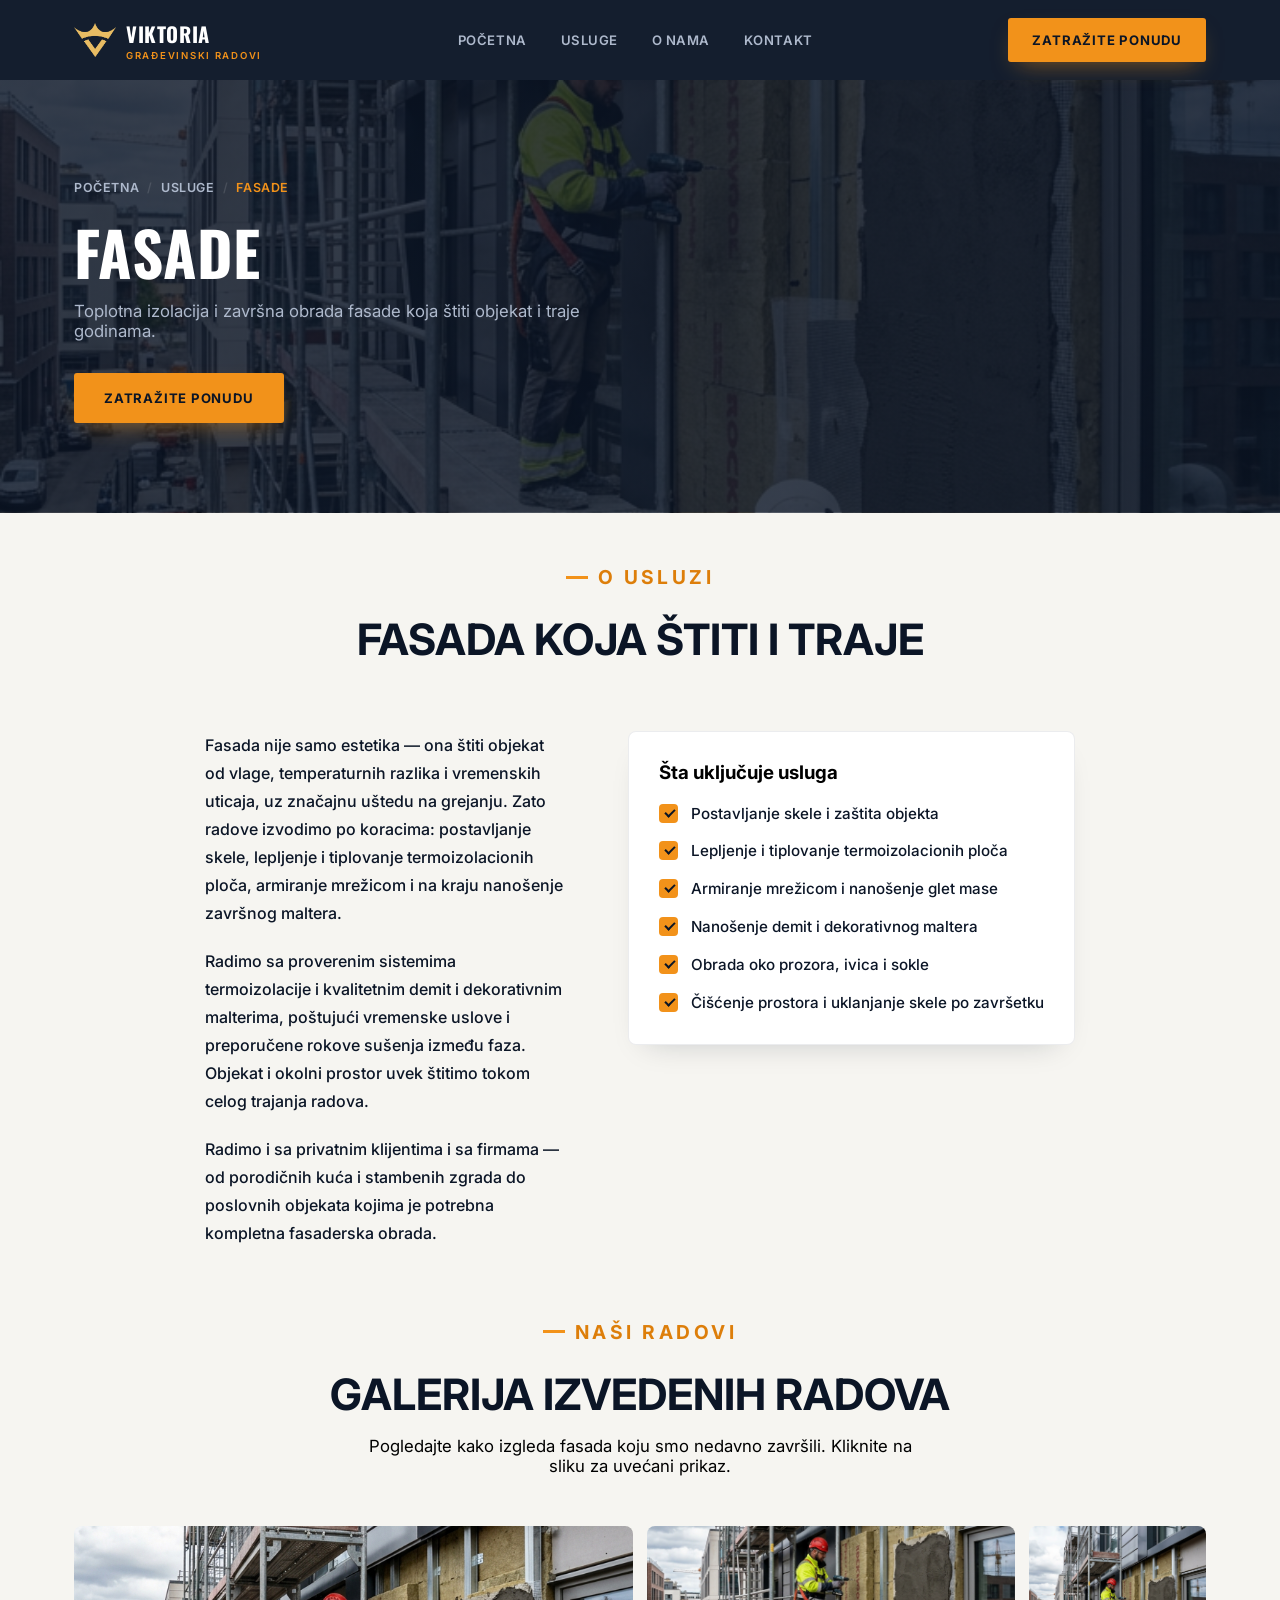
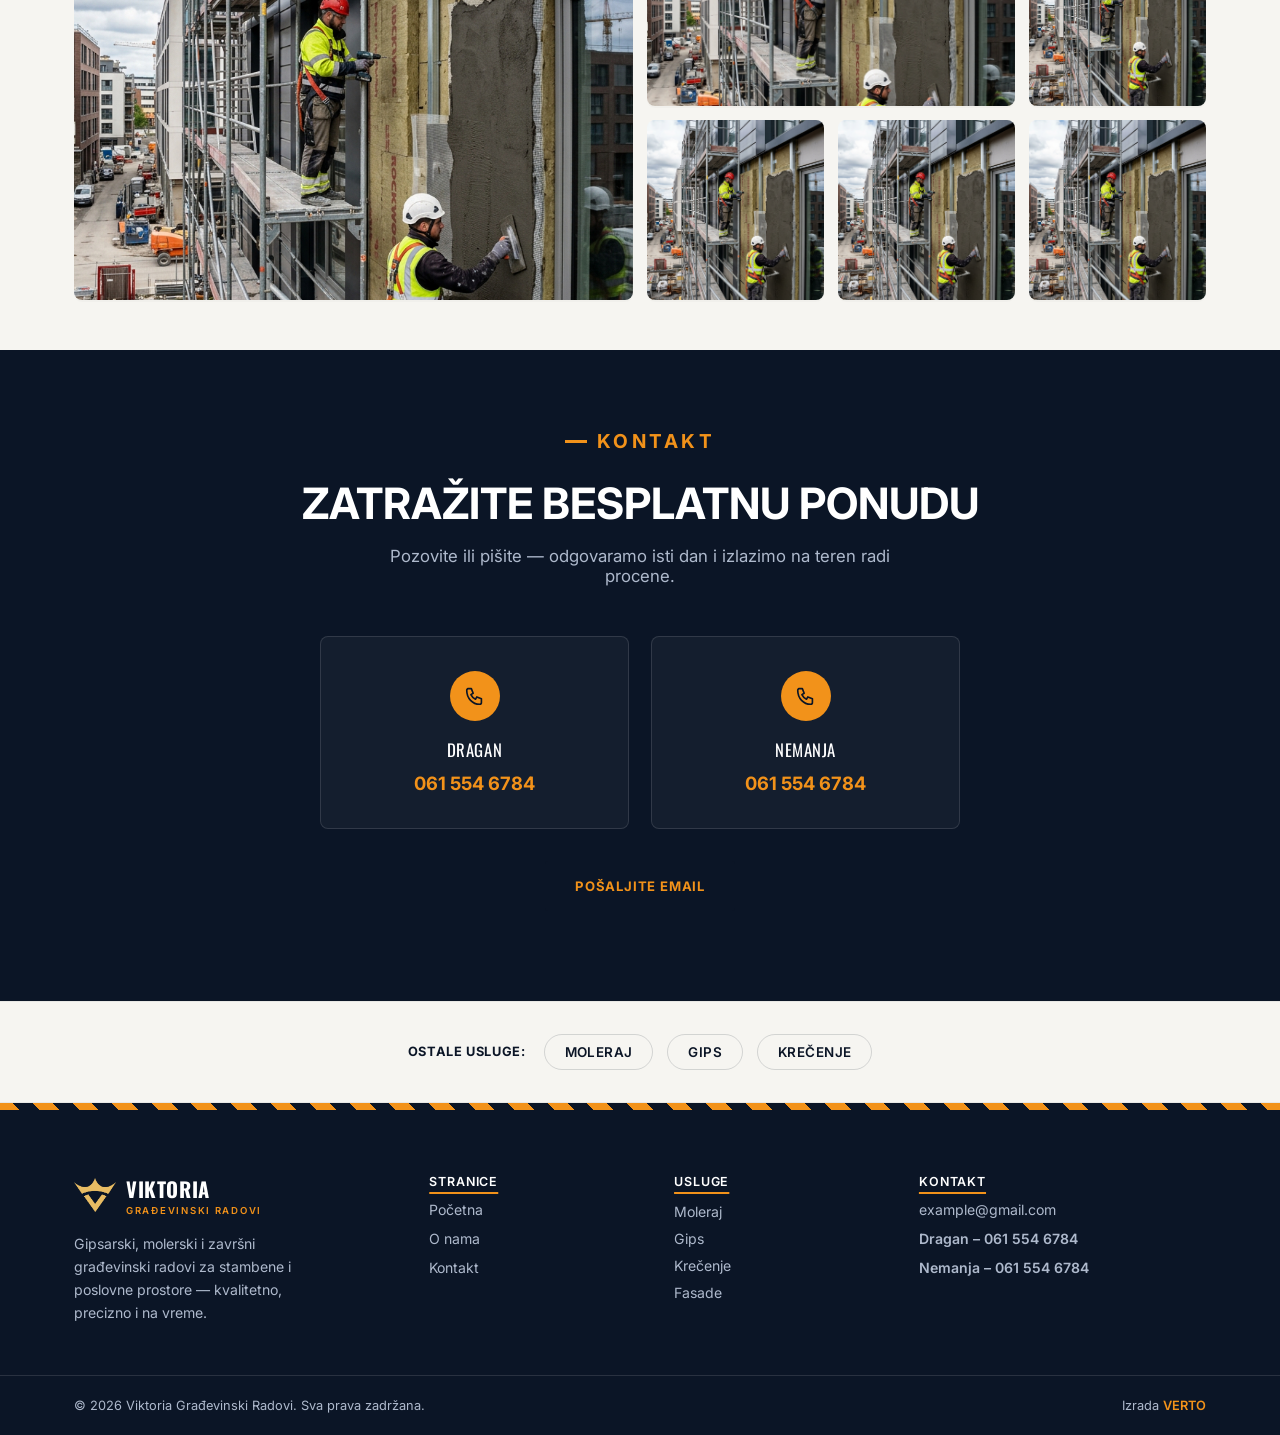
==== commit 0e88068c: "Add files via upload" ====
--- a/fasade/index.html
+++ b/fasade/index.html
@@ -73,15 +73,15 @@
   <div class="o-usluzi-div">
     <div class="workforce-head text-center">
       <p class="eyebrow center" data-aos="fade-down" data-aos-duration="1000">O usluzi</p>
-      <h2 class="section-title" data-aos="fade-right" data-aos-duration="2000">FASADA KOJA ŠTITI I TRAJE</h2>
+      <h2 class="section-title" data-aos="fade-right" data-aos-duration="1300">FASADA KOJA ŠTITI I TRAJE</h2>
     </div>
     <div class="o-usluzi-div2">
-      <div class="o-usluzi-tekst" data-aos="fade-right" data-aos-duration="2000" data-aos-delay="300">
+      <div class="o-usluzi-tekst" data-aos="fade-right" data-aos-duration="1300" data-aos-delay="300">
         <p>Fasada nije samo estetika — ona štiti objekat od vlage, temperaturnih razlika i vremenskih uticaja, uz značajnu uštedu na grejanju. Zato radove izvodimo po koracima: postavljanje skele, lepljenje i tiplovanje termoizolacionih ploča, armiranje mrežicom i na kraju nanošenje završnog maltera.</p>
         <p>Radimo sa proverenim sistemima termoizolacije i kvalitetnim demit i dekorativnim malterima, poštujući vremenske uslove i preporučene rokove sušenja između faza. Objekat i okolni prostor uvek štitimo tokom celog trajanja radova.</p>
         <p>Radimo i sa privatnim klijentima i sa firmama — od porodičnih kuća i stambenih zgrada do poslovnih objekata kojima je potrebna kompletna fasaderska obrada.</p>
       </div>
-      <div class="o-usluzi-desno" data-aos="fade-left" data-aos-duration="2000" data-aos-delay="300">
+      <div class="o-usluzi-desno" data-aos="fade-left" data-aos-duration="1300" data-aos-delay="300">
         <h3>Šta uključuje usluga</h3>
         <ul class="service-checklist">
           <li>Postavljanje skele i zaštita objekta</li>
--- a/style.css
+++ b/style.css
@@ -44,7 +44,12 @@
     box-shadow:0 6px 24px -10px rgba(0,0,0,.4);
     padding:12px 0;
   }
-  .header-inner{display:flex;align-items:center;justify-content:space-between;gap:20px;}
+  .header-inner{
+    display: flex;
+    align-items: center;
+    justify-content: space-between;
+    gap: 20px;
+  }
   .logo{display:flex;align-items:center;gap:10px;font-family:var(--ff-display);font-size:1.28rem;font-weight:700;color:var(--white,#fff);letter-spacing:.03em;}
   .logo small{display:block;font-family:var(--ff-body);font-size:.6rem;font-weight:600;letter-spacing:.18em;color:var(--orange-500);margin-top:1px;}
 
@@ -98,6 +103,7 @@
     overflow-y: auto;
     display: flex;
     flex-direction: column;
+    align-items: center;
   }
   .mobile-panel.is-open{
     transform:translateX(0);
@@ -144,6 +150,7 @@
   .mobile-panel-cta{
     flex: none;
     margin-top: 16px;
+    margin-bottom: 25%;
   }
 
   .scrim{
@@ -780,7 +787,6 @@
     background:var(--orange-500);
     color:var(--navy-950);
     box-shadow:0 10px 24px -10px rgba(242,146,26,.55);
-    margin-bottom: 10%;
   }
   .btn-primary:hover{background:var(--orange-600);}
   .btn-dark{
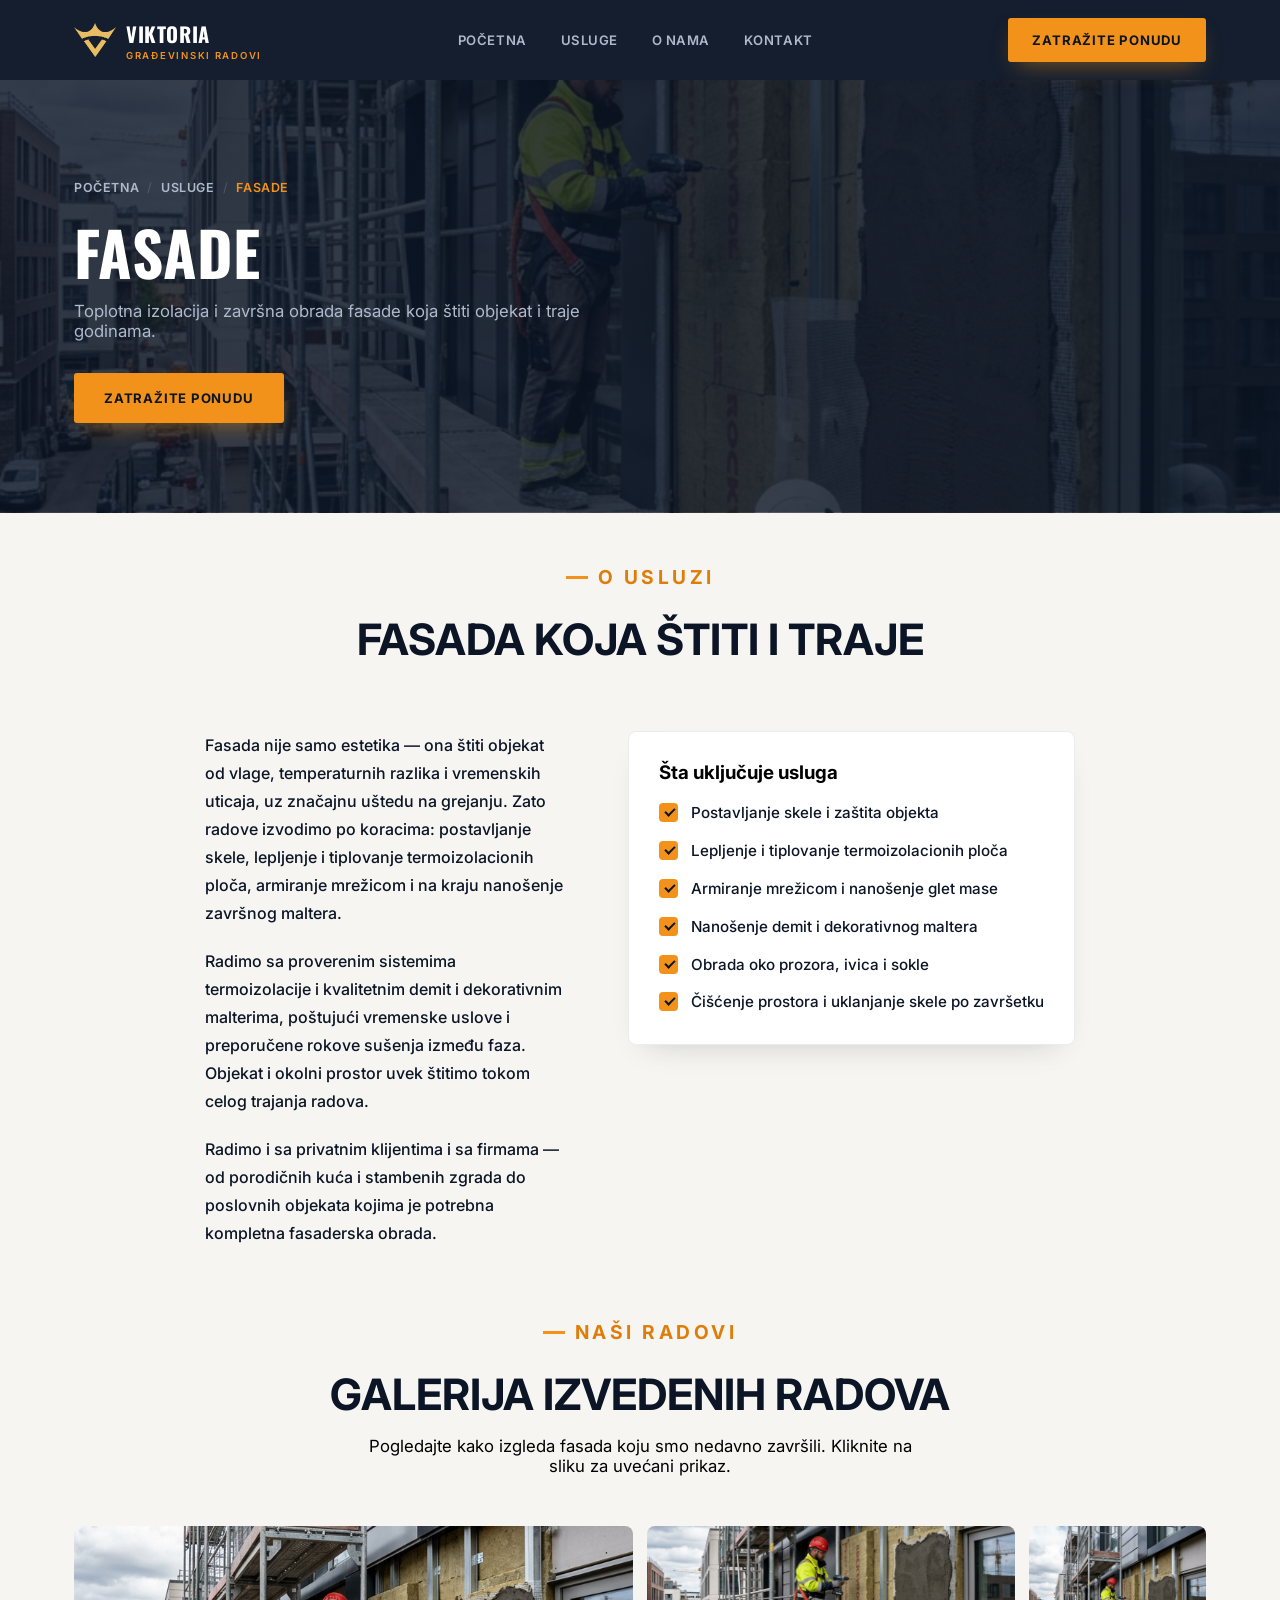
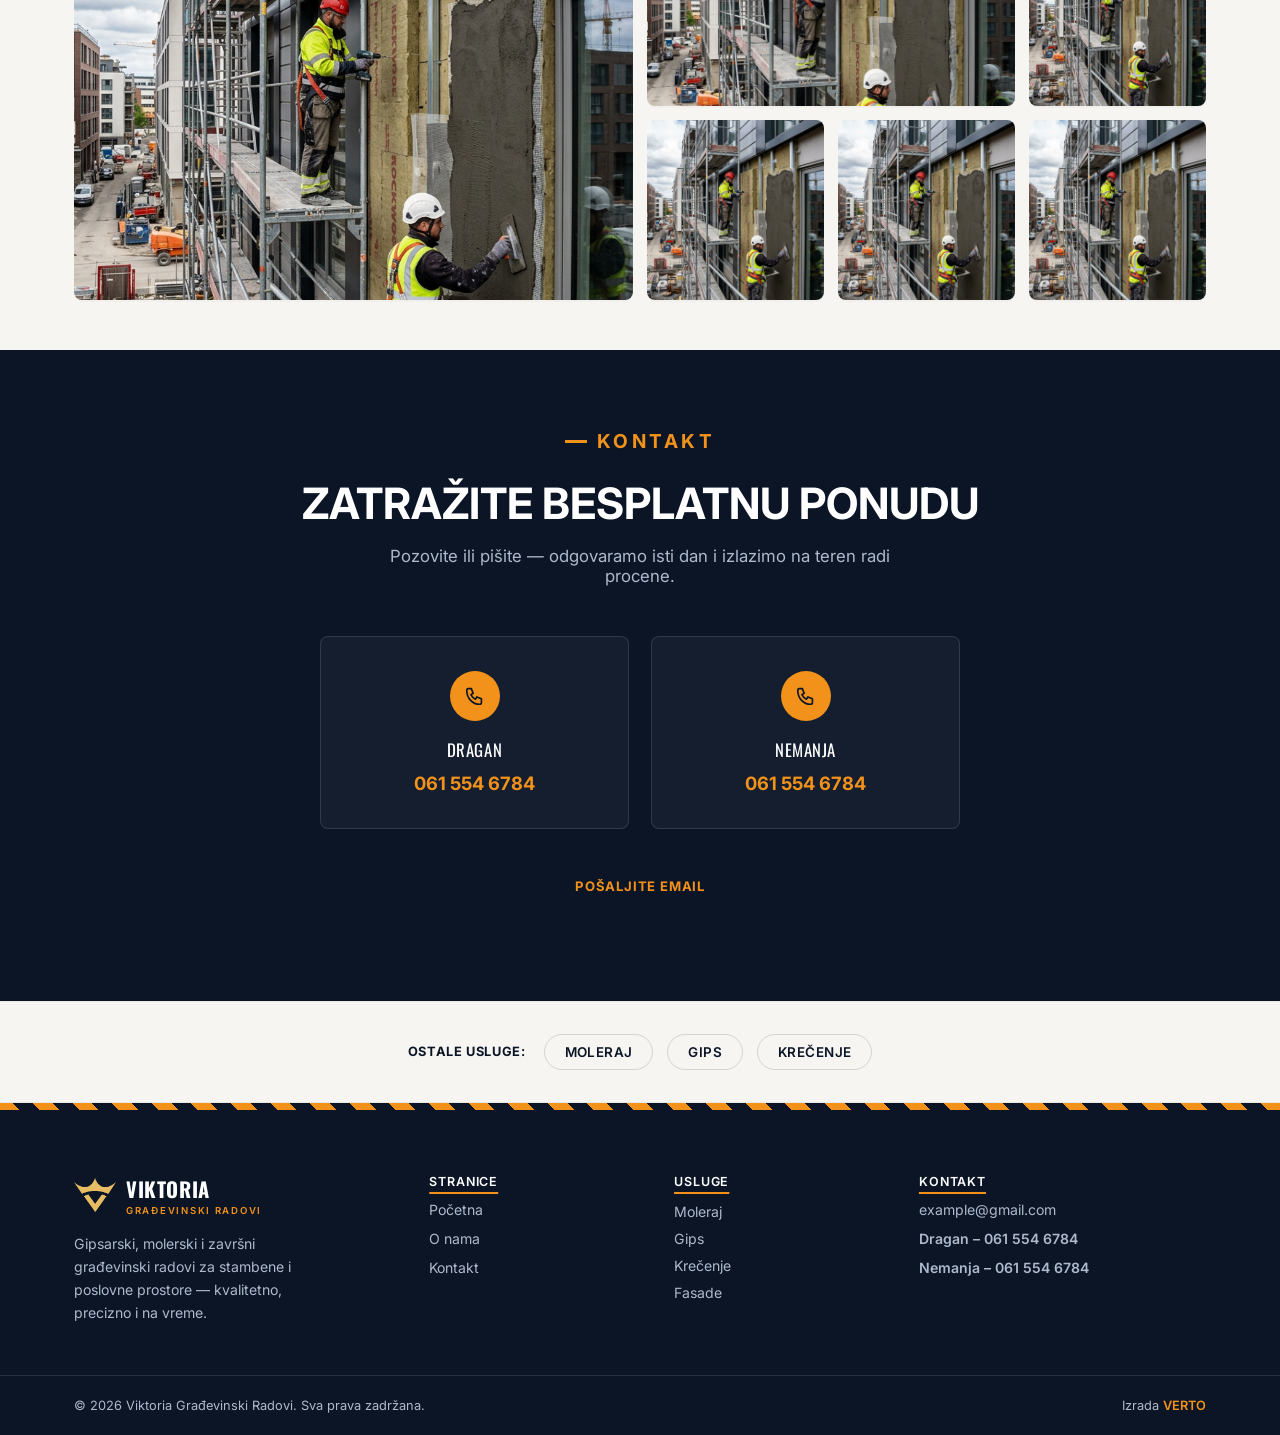
==== commit 3105e906: "Add files via upload" ====
--- a/fasade/index.html
+++ b/fasade/index.html
@@ -157,12 +157,12 @@
   <div class="container">
     <div class="workforce-head text-center">
       <p class="eyebrow center" data-aos="fade-down" data-aos-duration="1000">Kontakt</p>
-      <h2 class="section-title" data-aos="fade-right" data-aos-duration="2000">Zatražite besplatnu ponudu</h2>
-      <p class="section-sub text-center" data-aos="fade-right" data-aos-duration="2000">Pozovite ili pišite — odgovaramo isti dan i izlazimo na teren radi procene.</p>
+      <h2 class="section-title" data-aos="fade-right" data-aos-duration="1200">Zatražite besplatnu ponudu</h2>
+      <p class="section-sub text-center" data-aos="fade-right" data-aos-duration="1300">Pozovite ili pišite — odgovaramo isti dan i izlazimo na teren radi procene.</p>
     </div>
 
     <div class="contact-grid">
-      <div class="contact-card" data-aos="fade-up" data-aos-duration="1500" data-aos-delay="100">
+      <div class="contact-card" data-aos="fade-up" data-aos-duration="800" data-aos-delay="100">
         <div class="card-corner" aria-hidden="true"></div>
         <span class="contact-icon" aria-hidden="true">
           <svg width="22" height="22" viewBox="0 0 24 24" fill="none" xmlns="http://www.w3.org/2000/svg">
@@ -173,7 +173,7 @@
         <a href="tel:+381615546784" class="contact-phone">061 554 6784</a>
       </div>
 
-      <div class="contact-card" data-aos="fade-up" data-aos-duration="1500" data-aos-delay="250">
+      <div class="contact-card" data-aos="fade-up" data-aos-duration="800" data-aos-delay="250">
         <div class="card-corner" aria-hidden="true"></div>
         <span class="contact-icon" aria-hidden="true">
           <svg width="22" height="22" viewBox="0 0 24 24" fill="none" xmlns="http://www.w3.org/2000/svg">
@@ -185,7 +185,7 @@
       </div>
     </div>
 
-    <div class="contact-email-row" data-aos="fade-up" data-aos-duration="1500" data-aos-delay="400">
+    <div class="contact-email-row" data-aos="fade-up" data-aos-duration="1000" data-aos-delay="400">
       <a href="mailto:example@gmail.com" class="btn btn-dark">Pošaljite email</a>
     </div>
   </div>
--- a/style.css
+++ b/style.css
@@ -1538,3 +1538,11 @@
     padding: 0 20px 20px;
   }
 }
+
+
+
+[data-aos] {
+    will-change: transform, opacity;
+    backface-visibility: hidden;
+    transform: translateZ(0);
+}
